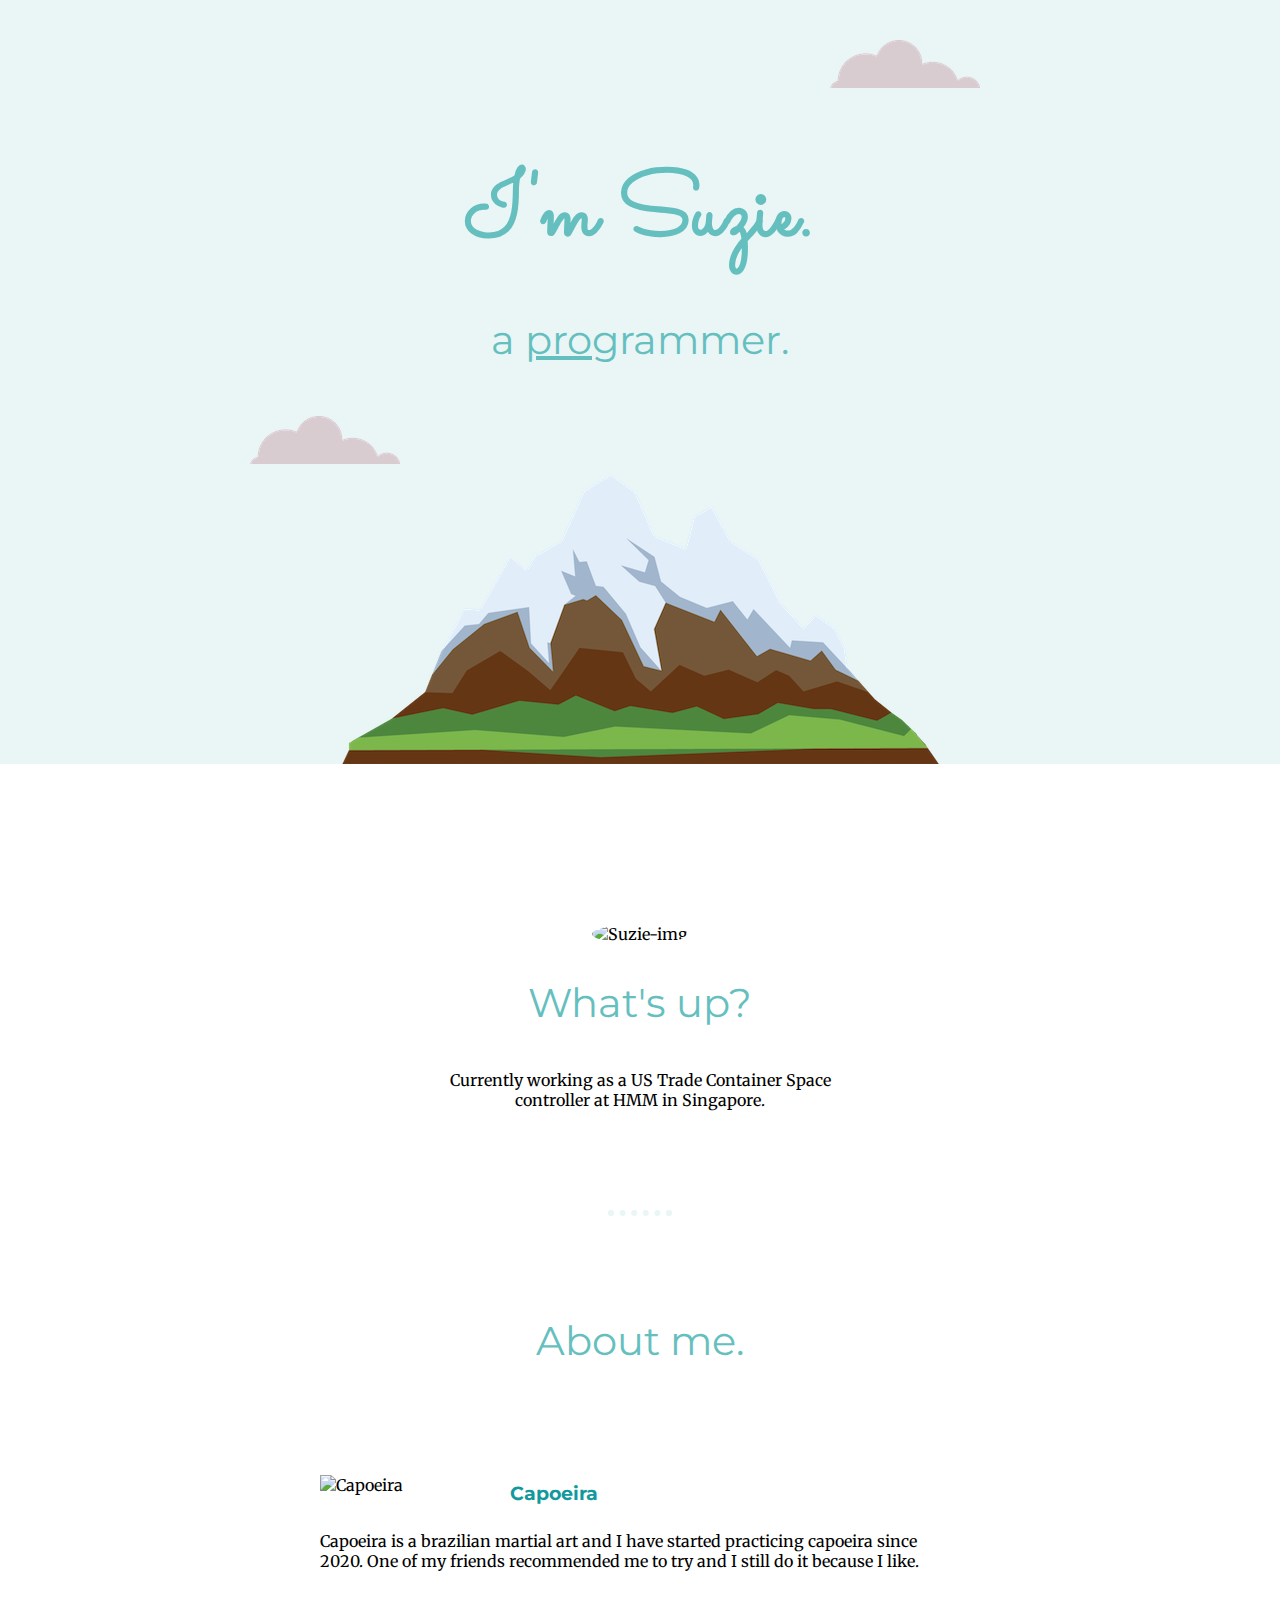
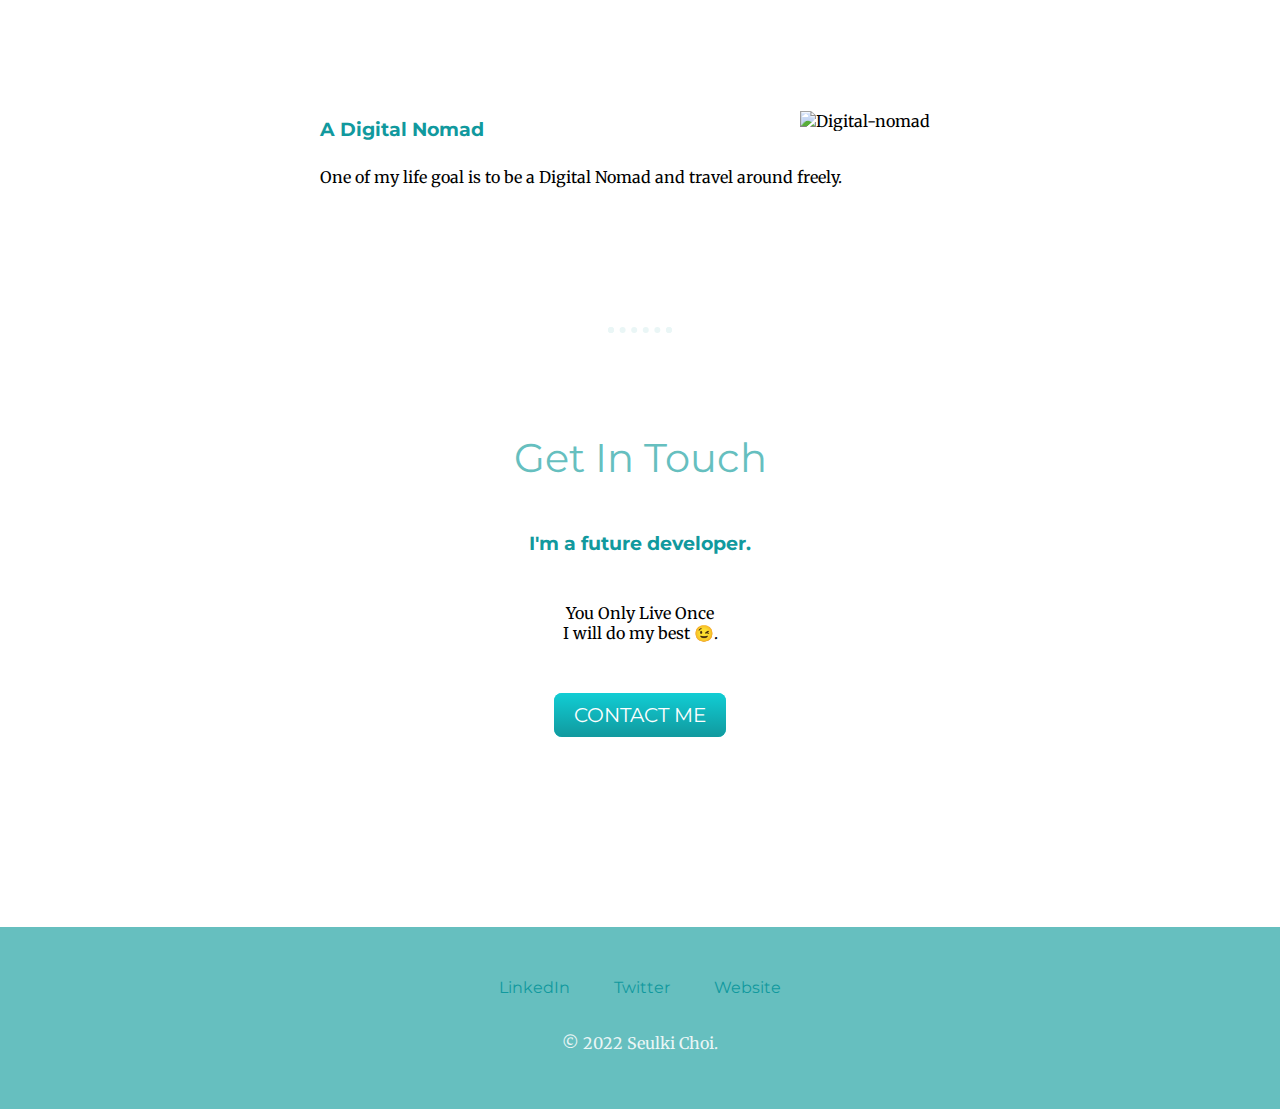
==== CSS - My Site/index.html @ 4ef9ae39 "Add initial CSS website files" ====
<!DOCTYPE html>
<html lang="en" dir="ltr">

<head>
  <meta charset="utf-8">
  <title>Seulki Choi (Suzie)</title>
  <link rel="stylesheet" href="css/styles.css">
  <link rel="icon" href="favicon.ico">
  <link rel="preconnect" href="https://fonts.googleapis.com">
  <link rel="preconnect" href="https://fonts.gstatic.com" crossorigin>
  <link href="https://fonts.googleapis.com/css2?family=Merriweather&family=Montserrat&family=Sacramento&display=swap" rel="stylesheet">
</head>

<body>
  <div class="top-container">
    <img class="top-cloud" src="Images/cloud.png" alt="cloud-img">
    <h1>I'm Suzie.</h1>
    <p>
    <h2>a <span class="pro">pro</span>grammer.</h2>
    </p>
    <img class="bottom-cloud" src="Images/cloud.png" alt="cloud-img">
    <img class="mountain" src="Images/mountain.png" alt="mountain-img">
  </div>

  <div class="middle-container">
    <div class="profile">
      <img class="Suzie-img" src="https://media-exp1.licdn.com/dms/image/C5603AQHZf_ueRmTzug/profile-displayphoto-shrink_800_800/0/1641823813662?e=1652918400&v=beta&t=AjZMGOctda5G88Pkuw6BW53fwDruJh5QbaW5tuVfWq8" alt="Suzie-img">
      <h2>What's up?</h2>
      <p class="intro">Currently working as a US Trade Container Space controller at HMM in Singapore.</p>
    </div>
    <hr>
    <div class="skills">
      <h2>About me.</h2>
      <div class="skill-row">
        <img class="capoeira" src="https://cdn-icons.flaticon.com/png/128/2566/premium/2566269.png?token=exp=1647171577~hmac=4873055cb250e6cf7ea223523dbb0a85" alt="Capoeira">
        <h3>Capoeira</h3>
        <p>Capoeira is a brazilian martial art and I have started practicing capoeira since 2020. One of my friends recommended me to try and I still do it because I like.</p>
      </div>
      <div class="skill-row">
        <img class="DigitalNomad" src="https://cdn-icons-png.flaticon.com/128/2751/2751633.png" alt="Digital-nomad">
        <h3>A Digital Nomad</h3>
        <p>One of my life goal is to be a Digital Nomad and travel around freely.</p>
      </div>
    </div>
    <hr>
    <div class="contact-me">
      <h2>Get In Touch</h2>
      <h3>I'm a future developer.</h3>
      <p class="contact-message">You Only Live Once<br />I will do my best 😉.</p>
      <a class="btn" href="mailto:choisk09@gmail.com">CONTACT ME</a>
    </div>
  </div>


  <div class="bottom-container">
    <a class="footer-link" href="https://www.linkedin.com/in/seulki-suzie-choi-489b5413a/">LinkedIn</a>
    <a class="footer-link" href="https://twitter.com/">Twitter</a>
    <a class="footer-link" href="https://suziech.github.io/CV/">Website</a>
    <p id="copyright">© 2022 Seulki Choi.</p>
  </div>

</body>

</html>
---- CSS - My Site/css/styles.css ----
body {
  margin: 0;
  text-align: center;
  font-family: 'Merriweather', serif;
  font-size: 150%
  color: #40514E;
}

h1 {
  font-size: 5.625rem;
  margin: 50px auto 0 auto;
  font-family: 'Sacramento', cursive;
  color: #66BFBF;
}

h2 {
  font-family: 'Montserrat', sans-serif;
  font-size: 2.5rem;
  color: #66BFBF;
  font-weight: normal;
  padding-bottom: 10px;
}

h3 {
  font-family: 'Montserrat', sans-serif;
  color: #11999E;
  line-height: 2;
}

hr {
  border: dotted #EAF6F6 6PX;
  border-bottom: none;
  width: 4%;
  margin: 100px auto;
}

a {
  color: #11999E;
  font-family: 'Montserrat', sans-serif;
  text-decoration: none;
  margin: 10px 20px;
}

a:hover {
  color: #EAF6F6
}

.top-container {
  background-color: #EAF6F6;
  position: relative;
  padding-top: 100px;
}

.middle-container {
  position: relative;
  padding-bottom: 100px;
  margin: 100px 0;
}

.bottom-container {
  background-color: #66BFBF;
  padding: 50px 0 20px;
}
.pro {
  text-decoration: underline
}

.capo {
  text-decoration: underline;
  font-weight: 1000000;
}
.bottom-cloud {
  position: absolute;
  left: 250px;
  bottom: 300px;
}

.top-cloud {
  position: absolute;
  right: 300px;
  top: 40px;
}

.Suzie-img {
  height: 200px;
  width: 200px;
  border-radius: 50%;
  margin-top: 60px;
}

.capoeira {
  width: 25%;
  float: left;
  margin-right: 30px;
}

.DigitalNomad {
  width: 25%;
  float: right;
  margin-left: 30px;
}

.skill-row {
  width: 50%;
  margin: 100px auto 140px auto;
  text-align: left;
}

#copyright {
  color: #EAF6F6;
  font-size: 0.1rem
  margin-bottom: 40px;
  padding: 20px 0;
}

.mountain {
  vertical-align: bottom;
}

.contact-message {
  width: 40%;
  margin: 40px auto 60px;
}

.intro {
  width: 30%;
  margin: auto;
}

.btn {
  background: #11cdd4;
  background-image: -webkit-linear-gradient(top, #11cdd4, #11999e);
  background-image: -moz-linear-gradient(top, #11cdd4, #11999e);
  background-image: -ms-linear-gradient(top, #11cdd4, #11999e);
  background-image: -o-linear-gradient(top, #11cdd4, #11999e);
  background-image: linear-gradient(to bottom, #11cdd4, #11999e);
  -webkit-border-radius: 8;
  -moz-border-radius: 8;
  border-radius: 8px;
  font-family: 'Montserrat', sans-serif;
  color: #ffffff;
  font-size: 20px;
  padding: 10px 20px 10px 20px;
  text-decoration: none;
}

.btn:hover {
  background: #30e3cb;
  background-image: -webkit-linear-gradient(top, #30e3cb, #2bc4ad);
  background-image: -moz-linear-gradient(top, #30e3cb, #2bc4ad);
  background-image: -ms-linear-gradient(top, #30e3cb, #2bc4ad);
  background-image: -o-linear-gradient(top, #30e3cb, #2bc4ad);
  background-image: linear-gradient(to bottom, #30e3cb, #2bc4ad);
  text-decoration: none;
}
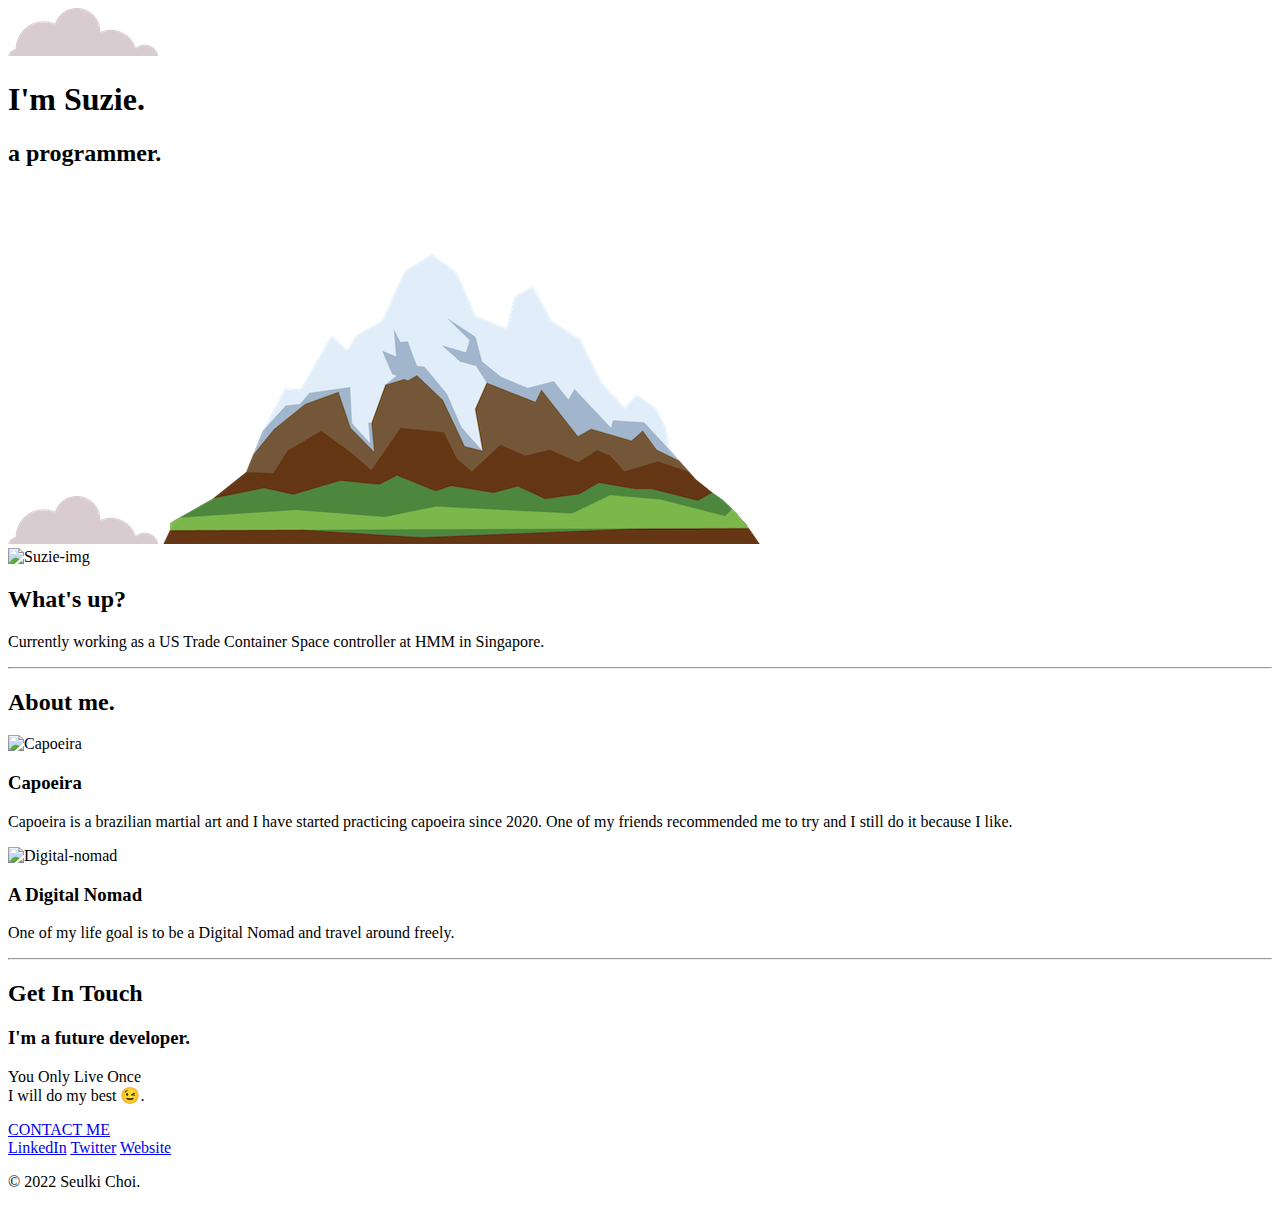
==== commit 06f81867: "Update index.html" ====
--- a/CSS - My Site/index.html
+++ b/CSS - My Site/index.html
@@ -4,7 +4,7 @@
 <head>
   <meta charset="utf-8">
   <title>Seulki Choi (Suzie)</title>
-  <link rel="stylesheet" href="css/styles.css">
+  <link rel="stylesheet" href="/css/styles.css">
   <link rel="icon" href="favicon.ico">
   <link rel="preconnect" href="https://fonts.googleapis.com">
   <link rel="preconnect" href="https://fonts.gstatic.com" crossorigin>
